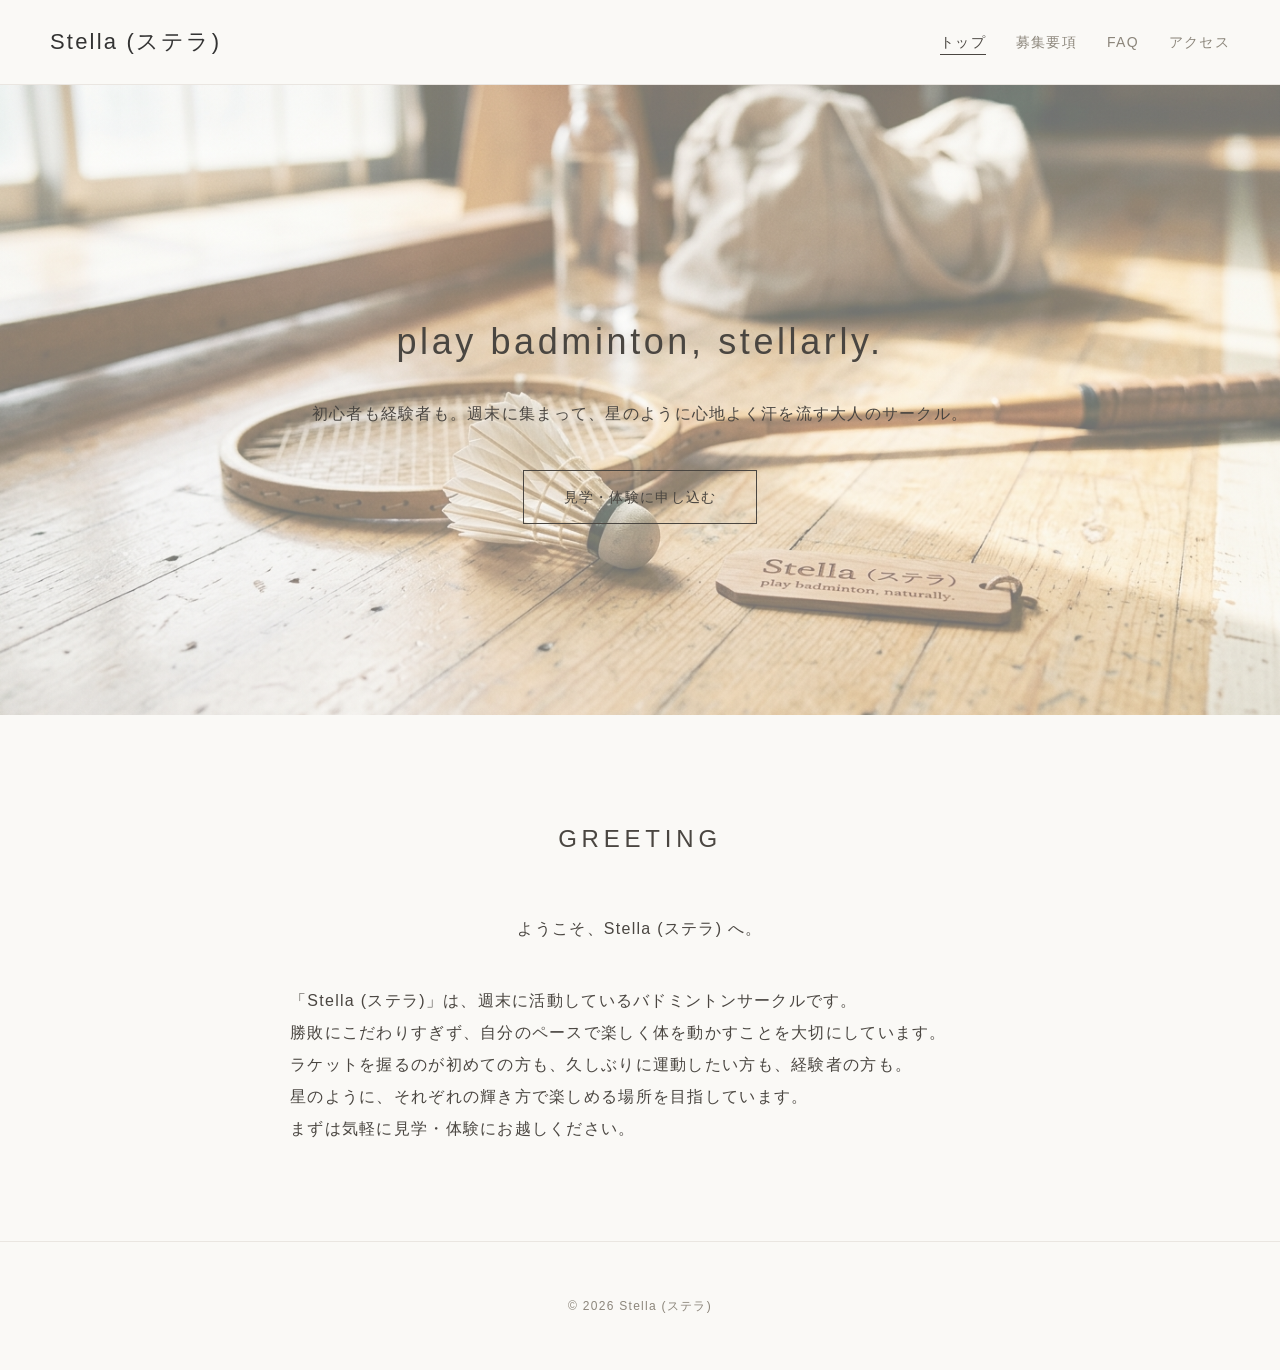
==== index.html @ 67019245 "複数ページ構成に再編し、Googleフォーム・活動写真を追加 - ヘッダー/メニュー/フッターを全ページ共通化（トップ/募集要項/FAQ/アクセス） - ヒーロー背景を badminton.jpeg " ====
<!DOCTYPE html>
<html lang="ja">
<head>
    <meta charset="UTF-8">
    <meta name="viewport" content="width=device-width, initial-scale=1.0">
    <title>Stella (ステラ) | バドミントンサークル</title>
    <link rel="stylesheet" href="style.css">
</head>
<body>
    <!-- ヘッダー -->
    <header>
        <div class="logo"><a href="index.html">Stella (ステラ)</a></div>
        <nav>
            <ul class="nav-links">
                <li><a href="index.html" class="active">トップ</a></li>
                <li><a href="recruit.html">募集要項</a></li>
                <li><a href="faq.html">FAQ</a></li>
                <li><a href="access.html">アクセス</a></li>
            </ul>
        </nav>
    </header>

    <!-- トップ（メインビジュアル） -->
    <section class="hero">
        <div class="hero-content">
            <h1>play badminton, stellarly.</h1>
            <p>初心者も経験者も。週末に集まって、星のように心地よく汗を流す大人のサークル。</p>
            <a href="recruit.html" class="btn">見学・体験に申し込む</a>
        </div>
    </section>

    <!-- あいさつ -->
    <section id="greeting" class="section">
        <h2 class="section-title">greeting</h2>
        <p class="section-desc">ようこそ、Stella (ステラ) へ。</p>
        <p>「Stella (ステラ)」は、週末に活動しているバドミントンサークルです。<br>
        勝敗にこだわりすぎず、自分のペースで楽しく体を動かすことを大切にしています。<br>
        ラケットを握るのが初めての方も、久しぶりに運動したい方も、経験者の方も。<br>
        星のように、それぞれの輝き方で楽しめる場所を目指しています。<br>
        まずは気軽に見学・体験にお越しください。</p>
    </section>

    <!-- フッター -->
    <footer>
        <p>&copy; 2026 Stella (ステラ)</p>
    </footer>

    <script src="main.js"></script>
</body>
</html>
---- style.css ----
/* 全体の設定（余白を多めに、文字を少し細く） */
body {
    font-family: 'Helvetica Neue', Arial, 'Hiragino Mincho ProN', 'Yu Mincho', serif; /* 見出しに明朝体を混ぜて雰囲気アップ */
    margin: 0;
    padding: 0;
    color: #4a4641; /* 真っ黒ではなく、少し茶色がかったチャコールグレー */
    background-color: #faf9f6; /* 優しいオフホワイトの背景 */
    line-height: 2;
    letter-spacing: 0.08em; /* 文字と文字の間隔を少し開ける */
}

html {
    scroll-behavior: smooth;
}

/* ヘッダー */
header {
    display: flex;
    justify-content: space-between;
    align-items: center;
    padding: 20px 50px;
    background-color: #faf9f6;
    border-bottom: 1px solid #eae6e1; /* 影の代わりに細い線 */
    position: sticky;
    top: 0;
    z-index: 100;
}

.logo {
    font-family: 'Helvetica Neue', sans-serif;
    font-size: 22px;
    font-weight: normal;
    letter-spacing: 0.1em;
    color: #333;
}

.logo a {
    text-decoration: none;
    color: inherit;
}

.nav-links {
    list-style: none;
    display: flex;
    gap: 30px;
    margin: 0;
    padding: 0;
}

.nav-links a {
    text-decoration: none;
    color: #8c867b;
    font-size: 14px;
    transition: color 0.3s;
    /* text-transform: uppercase; 前回の英語表記から日本語にしたので大文字化は不要 */
}

.nav-links a:hover {
    color: #4a4641;
}

/* ヒーローセクション（トップ画像） */
.hero {
    /* 画像をバドミントンのシャトルのクローズアップに変更。薄いベージュのフィルターをかける */
    background: linear-gradient(rgba(250, 249, 246, 0.45), rgba(250, 249, 246, 0.45)), url('badminton.jpeg') center/cover;
    height: 70vh;
    display: flex;
    justify-content: center;
    align-items: center;
    text-align: center;
    color: #4a4641;
}

.hero-content h1 {
    font-family: 'Helvetica Neue', sans-serif;
    font-size: 36px;
    font-weight: 300;
    letter-spacing: 0.1em;
    margin-bottom: 20px;
}

.hero-content p {
    font-size: 16px;
    margin-bottom: 40px;
}

/* ボタン（丸みをなくし、シンプルな線に） */
.btn {
    display: inline-block;
    padding: 12px 40px;
    background-color: transparent;
    color: #4a4641;
    text-decoration: none;
    font-size: 14px;
    border: 1px solid #4a4641;
    transition: all 0.3s;
    cursor: pointer;
}

.btn:hover {
    background-color: #4a4641;
    color: #faf9f6;
}

/* セクション共通 */
.section {
    padding: 80px 20px;
    max-width: 700px; /* 幅を少し狭めてシュッとさせる */
    margin: 0 auto;
}

.section-title {
    text-align: center;
    font-family: 'Helvetica Neue', sans-serif;
    font-weight: 300;
    text-transform: uppercase;
    letter-spacing: 0.2em;
    margin-bottom: 50px;
    font-size: 24px;
}

.section-desc {
    text-align: center;
    margin-bottom: 40px;
}

.bg-light {
    background-color: #f2efe9; /* 少し濃いベージュ背景 */
    max-width: 100%;
}

.bg-light .schedule-table {
    margin: 0 auto;
}

/* インフォメーションボックス */
.info-box {
    border: 1px solid #eae6e1;
    padding: 30px;
    background-color: #fff;
    font-family: sans-serif;
    font-size: 14px;
}

.info-box p {
    margin: 10px 0;
    border-bottom: 1px dashed #eae6e1;
    padding-bottom: 10px;
}

.info-box p:last-child {
    border-bottom: none;
    margin-bottom: 0;
    padding-bottom: 0;
}

.info-box strong {
    color: #8c867b;
    font-family: sans-serif; /* 英語以外の強調整表記はsans-serifで */
    display: inline-block;
    width: 80px; /* 日本語に合わせて幅を調整 */
}

/* テーブル（線を細くシンプルに） */
.schedule-table {
    width: 100%;
    max-width: 700px;
    border-collapse: collapse;
    background-color: #fff;
}

.schedule-table th, .schedule-table td {
    border: 1px solid #eae6e1;
    padding: 20px;
    text-align: left;
    font-size: 14px;
}

.schedule-table th {
    background-color: #faf9f6;
    color: #8c867b;
    font-weight: normal;
    letter-spacing: 0.1em;
}

/* フォーム */
.form-group {
    margin-bottom: 30px;
}

.form-group label {
    display: block;
    margin-bottom: 10px;
    color: #8c867b;
    font-size: 14px;
    letter-spacing: 0.1em;
}

.form-group input, .form-group select {
    width: 100%;
    padding: 15px;
    border: 1px solid #eae6e1;
    background-color: #fff;
    box-sizing: border-box;
    font-size: 16px;
    color: #4a4641;
}

.btn-submit {
    width: 100%;
    margin-top: 20px;
    background-color: #4a4641;
    color: #fff;
}

.btn-submit:hover {
    background-color: #8c867b;
    border-color: #8c867b;
}

/* Google フォーム埋め込み */
.form-embed {
    display: flex;
    justify-content: center;
}

.form-embed iframe {
    width: 100%;
    max-width: 640px;
    border: none;
}

/* ナビゲーション（複数ページ対応・折り返し可） */
.nav-links {
    flex-wrap: wrap;
}

.nav-links a.active {
    color: #4a4641;
    border-bottom: 1px solid #4a4641;
    padding-bottom: 4px;
}

/* サブ見出し・注記 */
.sub-title {
    text-align: center;
    font-family: 'Helvetica Neue', sans-serif;
    font-weight: 300;
    letter-spacing: 0.15em;
    margin: 60px 0 30px;
    font-size: 18px;
    color: #4a4641;
}

.section-note {
    text-align: center;
    font-size: 12px;
    color: #a8a196;
    margin-top: 12px;
}

.schedule-table th {
    white-space: nowrap;
}

/* YouTube・地図の埋め込み（レスポンシブ 16:9 / 4:3） */
.video-embed, .map-embed {
    position: relative;
    width: 100%;
    max-width: 700px;
    margin: 40px auto 0;
}

.video-embed {
    padding-top: 56.25%; /* 16:9 */
}

.map-embed {
    padding-top: 60%;
}

.video-embed iframe, .map-embed iframe {
    position: absolute;
    top: 0;
    left: 0;
    width: 100%;
    height: 100%;
    border: none;
}

/* FAQ アコーディオン */
.faq-list {
    max-width: 700px;
    margin: 0 auto;
}

.faq-item {
    border-bottom: 1px solid #eae6e1;
}

.faq-question {
    width: 100%;
    display: flex;
    justify-content: space-between;
    align-items: center;
    gap: 20px;
    padding: 24px 4px;
    background: none;
    border: none;
    cursor: pointer;
    text-align: left;
    font-family: inherit;
    font-size: 16px;
    color: #4a4641;
    letter-spacing: 0.05em;
}

.faq-icon {
    font-size: 22px;
    color: #8c867b;
    font-weight: 300;
    transition: transform 0.3s;
    flex-shrink: 0;
}

.faq-item.open .faq-icon {
    transform: rotate(45deg);
}

.faq-answer {
    max-height: 0;
    overflow: hidden;
    transition: max-height 0.3s ease;
}

.faq-answer p {
    margin: 0 4px 24px;
    color: #6b665e;
    font-size: 15px;
}

/* フッター */
footer {
    background-color: #faf9f6;
    color: #8c867b;
    text-align: center;
    padding: 40px 0;
    font-size: 12px;
    border-top: 1px solid #eae6e1;
}
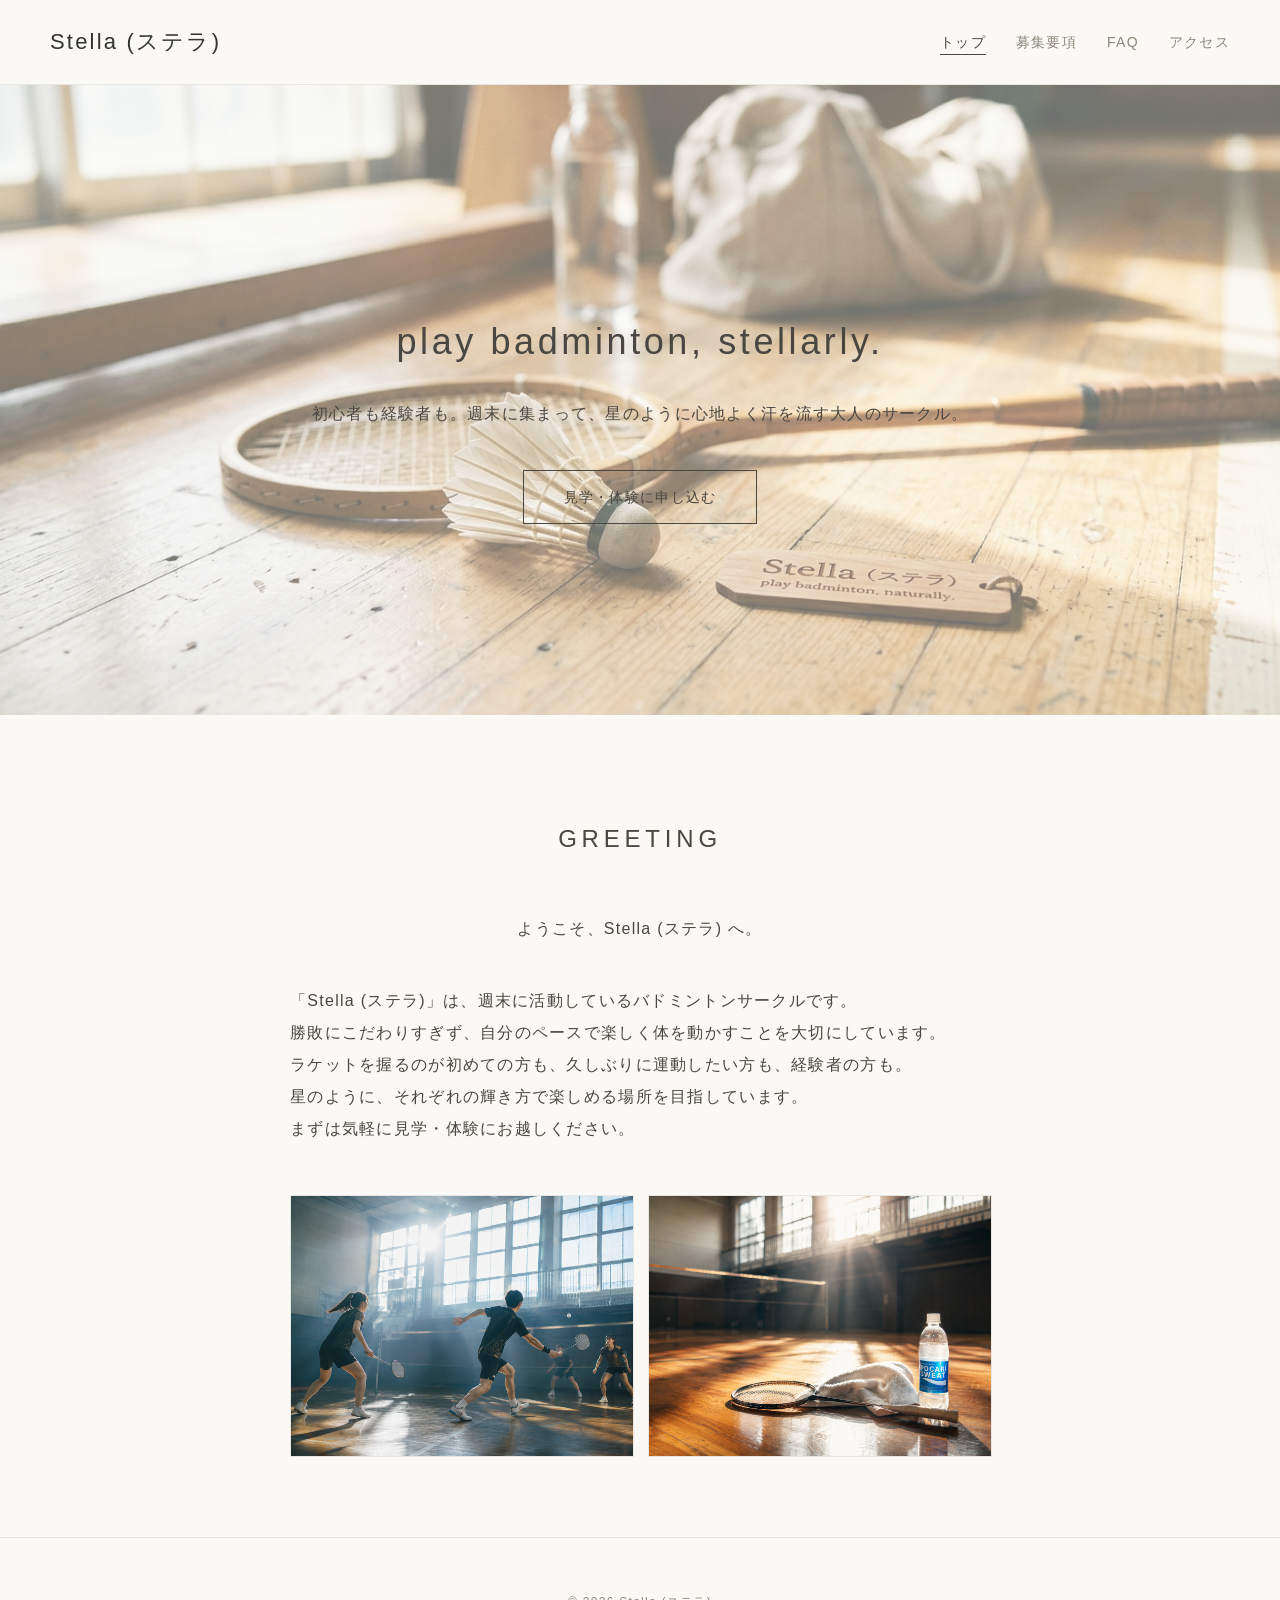
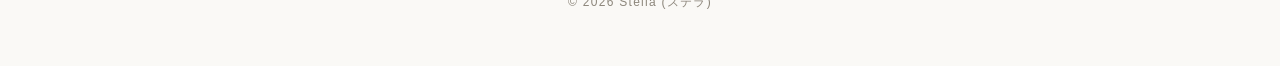
==== commit 2fb3b3ac: "トップページに活動写真ギャラリーを追加 あいさつセクション下に images/ の写真2枚をレスポンシブな 2カラムギャラリーで表示（600px以下で1カラム）。  Co-Authored-By: C" ====
--- a/index.html
+++ b/index.html
@@ -38,6 +38,11 @@
         ラケットを握るのが初めての方も、久しぶりに運動したい方も、経験者の方も。<br>
         星のように、それぞれの輝き方で楽しめる場所を目指しています。<br>
         まずは気軽に見学・体験にお越しください。</p>
+
+        <div class="photo-gallery">
+            <img src="images/56B702EB-BE83-42A6-94EB-CC91CFF42207.png" alt="ダブルスを楽しむメンバーの様子">
+            <img src="images/3A6488E3-F7E9-4621-891B-8013F30C0871.png" alt="コートに置かれたラケットとタオル、飲み物">
+        </div>
     </section>
 
     <!-- フッター -->
--- a/style.css
+++ b/style.css
@@ -228,6 +228,31 @@
     width: 100%;
     max-width: 640px;
     border: none;
+}
+
+/* 活動写真ギャラリー */
+.photo-gallery {
+    display: grid;
+    grid-template-columns: repeat(2, 1fr);
+    gap: 16px;
+    margin-top: 50px;
+}
+
+.photo-gallery img {
+    width: 100%;
+    height: 260px;
+    object-fit: cover;
+    display: block;
+    border: 1px solid #eae6e1;
+}
+
+@media (max-width: 600px) {
+    .photo-gallery {
+        grid-template-columns: 1fr;
+    }
+    .photo-gallery img {
+        height: 220px;
+    }
 }
 
 /* ナビゲーション（複数ページ対応・折り返し可） */
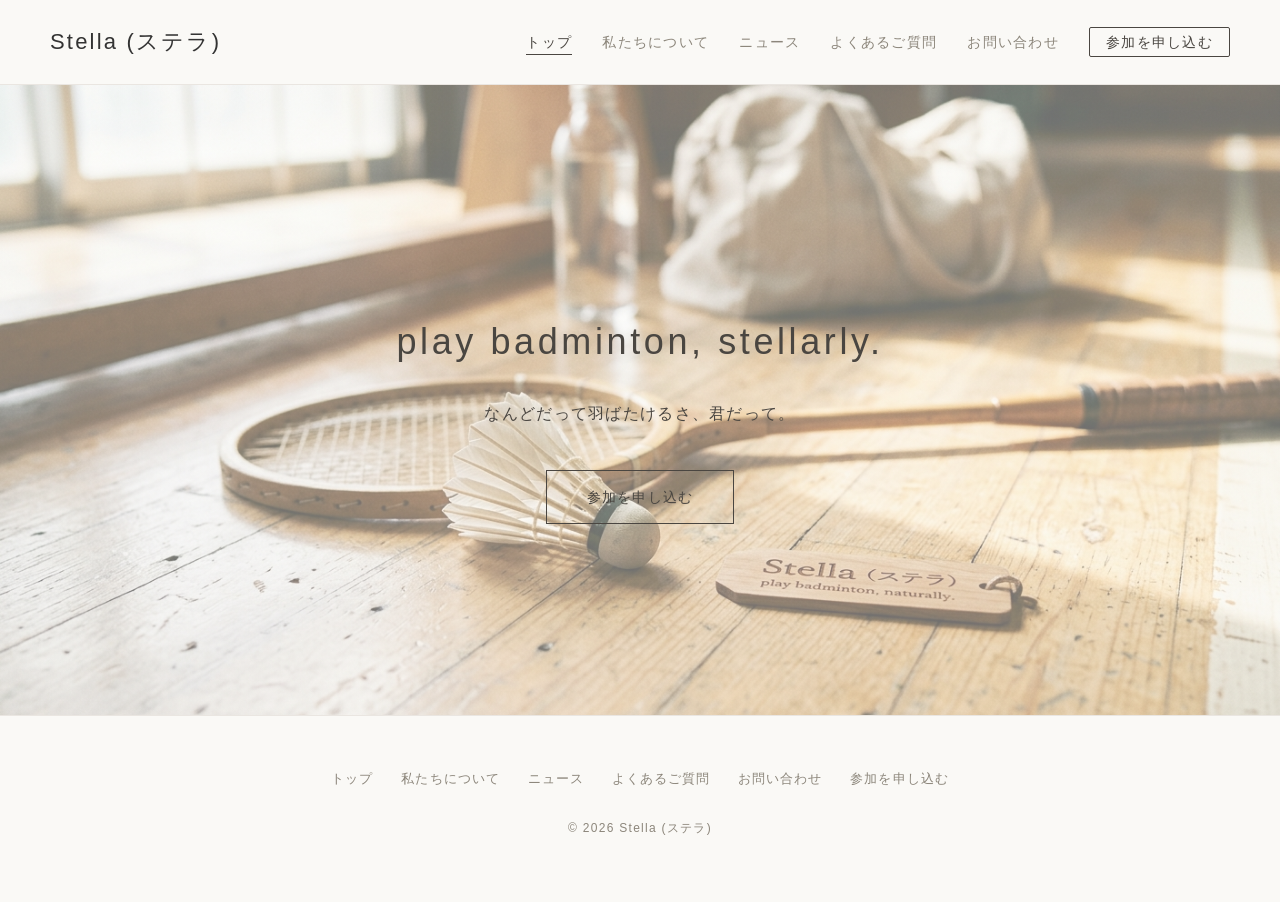
==== commit 4027e654: "トップのメッセージとよくあるご質問を更新 - トップのキャッチコピーを「なんどだって羽ばたけるさ、君だって。」に変更 - よくあるご質問を途中参加の1問に整理し、友達との参加に関する質問を追加  Co" ====
--- a/index.html
+++ b/index.html
@@ -13,9 +13,11 @@
         <nav>
             <ul class="nav-links">
                 <li><a href="index.html" class="active">トップ</a></li>
-                <li><a href="recruit.html">募集要項</a></li>
-                <li><a href="faq.html">FAQ</a></li>
-                <li><a href="access.html">アクセス</a></li>
+                <li><a href="about.html">私たちについて</a></li>
+                <li><a href="news.html">ニュース</a></li>
+                <li><a href="faq.html">よくあるご質問</a></li>
+                <li><a href="contact.html">お問い合わせ</a></li>
+                <li><a href="apply.html" class="nav-cta">参加を申し込む</a></li>
             </ul>
         </nav>
     </header>
@@ -24,29 +26,23 @@
     <section class="hero">
         <div class="hero-content">
             <h1>play badminton, stellarly.</h1>
-            <p>初心者も経験者も。週末に集まって、星のように心地よく汗を流す大人のサークル。</p>
-            <a href="recruit.html" class="btn">見学・体験に申し込む</a>
-        </div>
-    </section>
-
-    <!-- あいさつ -->
-    <section id="greeting" class="section">
-        <h2 class="section-title">greeting</h2>
-        <p class="section-desc">ようこそ、Stella (ステラ) へ。</p>
-        <p>「Stella (ステラ)」は、週末に活動しているバドミントンサークルです。<br>
-        勝敗にこだわりすぎず、自分のペースで楽しく体を動かすことを大切にしています。<br>
-        ラケットを握るのが初めての方も、久しぶりに運動したい方も、経験者の方も。<br>
-        星のように、それぞれの輝き方で楽しめる場所を目指しています。<br>
-        まずは気軽に見学・体験にお越しください。</p>
-
-        <div class="photo-gallery">
-            <img src="images/56B702EB-BE83-42A6-94EB-CC91CFF42207.png" alt="ダブルスを楽しむメンバーの様子">
-            <img src="images/3A6488E3-F7E9-4621-891B-8013F30C0871.png" alt="コートに置かれたラケットとタオル、飲み物">
+            <p>なんどだって羽ばたけるさ、君だって。</p>
+            <a href="apply.html" class="btn">参加を申し込む</a>
         </div>
     </section>
 
     <!-- フッター -->
     <footer>
+        <nav>
+            <ul class="footer-nav">
+                <li><a href="index.html">トップ</a></li>
+                <li><a href="about.html">私たちについて</a></li>
+                <li><a href="news.html">ニュース</a></li>
+                <li><a href="faq.html">よくあるご質問</a></li>
+                <li><a href="contact.html">お問い合わせ</a></li>
+                <li><a href="apply.html">参加を申し込む</a></li>
+            </ul>
+        </nav>
         <p>&copy; 2026 Stella (ステラ)</p>
     </footer>
 
--- a/style.css
+++ b/style.css
@@ -364,12 +364,83 @@
     font-size: 15px;
 }
 
+/* ニュース一覧 */
+.news-list {
+    list-style: none;
+    max-width: 700px;
+    margin: 0 auto;
+    padding: 0;
+}
+
+.news-item {
+    display: flex;
+    gap: 24px;
+    padding: 24px 4px;
+    border-bottom: 1px solid #eae6e1;
+    font-size: 15px;
+}
+
+.news-date {
+    color: #8c867b;
+    font-family: 'Helvetica Neue', sans-serif;
+    letter-spacing: 0.06em;
+    white-space: nowrap;
+    flex-shrink: 0;
+}
+
+.news-body {
+    color: #4a4641;
+}
+
+@media (max-width: 600px) {
+    .news-item {
+        flex-direction: column;
+        gap: 6px;
+    }
+}
+
+/* ヘッダーの「参加を申し込む」CTA */
+.nav-links a.nav-cta {
+    color: #4a4641;
+    border: 1px solid #4a4641;
+    padding: 6px 16px;
+    border-radius: 2px;
+    transition: all 0.3s;
+}
+
+.nav-links a.nav-cta:hover {
+    background-color: #4a4641;
+    color: #faf9f6;
+}
+
 /* フッター */
 footer {
     background-color: #faf9f6;
     color: #8c867b;
     text-align: center;
-    padding: 40px 0;
+    padding: 50px 20px;
     font-size: 12px;
     border-top: 1px solid #eae6e1;
+}
+
+.footer-nav {
+    list-style: none;
+    display: flex;
+    flex-wrap: wrap;
+    justify-content: center;
+    gap: 12px 28px;
+    margin: 0 0 24px;
+    padding: 0;
+}
+
+.footer-nav a {
+    text-decoration: none;
+    color: #8c867b;
+    font-size: 13px;
+    letter-spacing: 0.08em;
+    transition: color 0.3s;
+}
+
+.footer-nav a:hover {
+    color: #4a4641;
 }
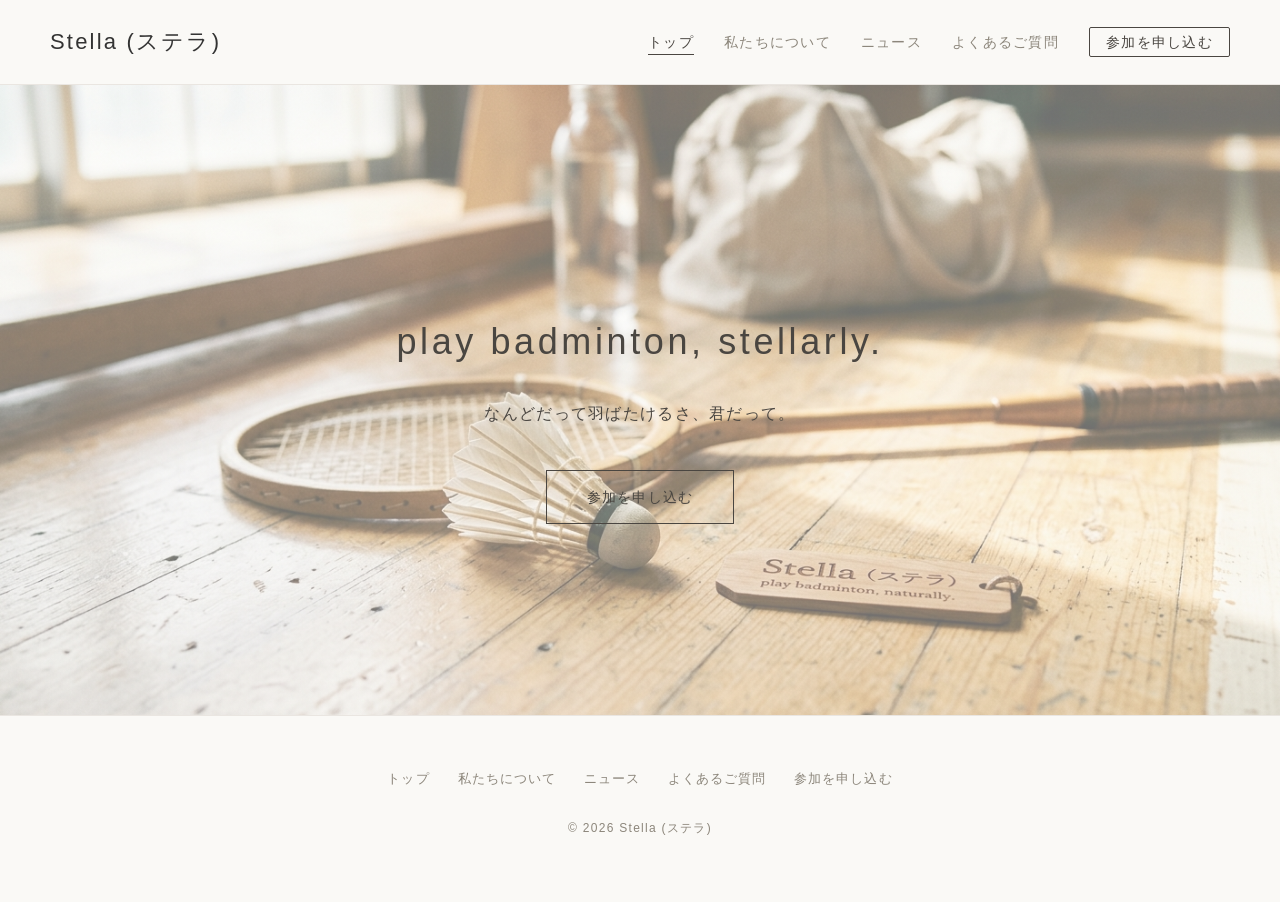
==== commit 6bf51ce1: "ニュースを1件に整理しお問い合わせページを削除 - ニュースを「Webページを公開しました。」(2026.08.15) の1件のみに - お問い合わせページ(contact.html)を削除し、全ペー" ====
--- a/index.html
+++ b/index.html
@@ -16,7 +16,6 @@
                 <li><a href="about.html">私たちについて</a></li>
                 <li><a href="news.html">ニュース</a></li>
                 <li><a href="faq.html">よくあるご質問</a></li>
-                <li><a href="contact.html">お問い合わせ</a></li>
                 <li><a href="apply.html" class="nav-cta">参加を申し込む</a></li>
             </ul>
         </nav>
@@ -39,7 +38,6 @@
                 <li><a href="about.html">私たちについて</a></li>
                 <li><a href="news.html">ニュース</a></li>
                 <li><a href="faq.html">よくあるご質問</a></li>
-                <li><a href="contact.html">お問い合わせ</a></li>
                 <li><a href="apply.html">参加を申し込む</a></li>
             </ul>
         </nav>
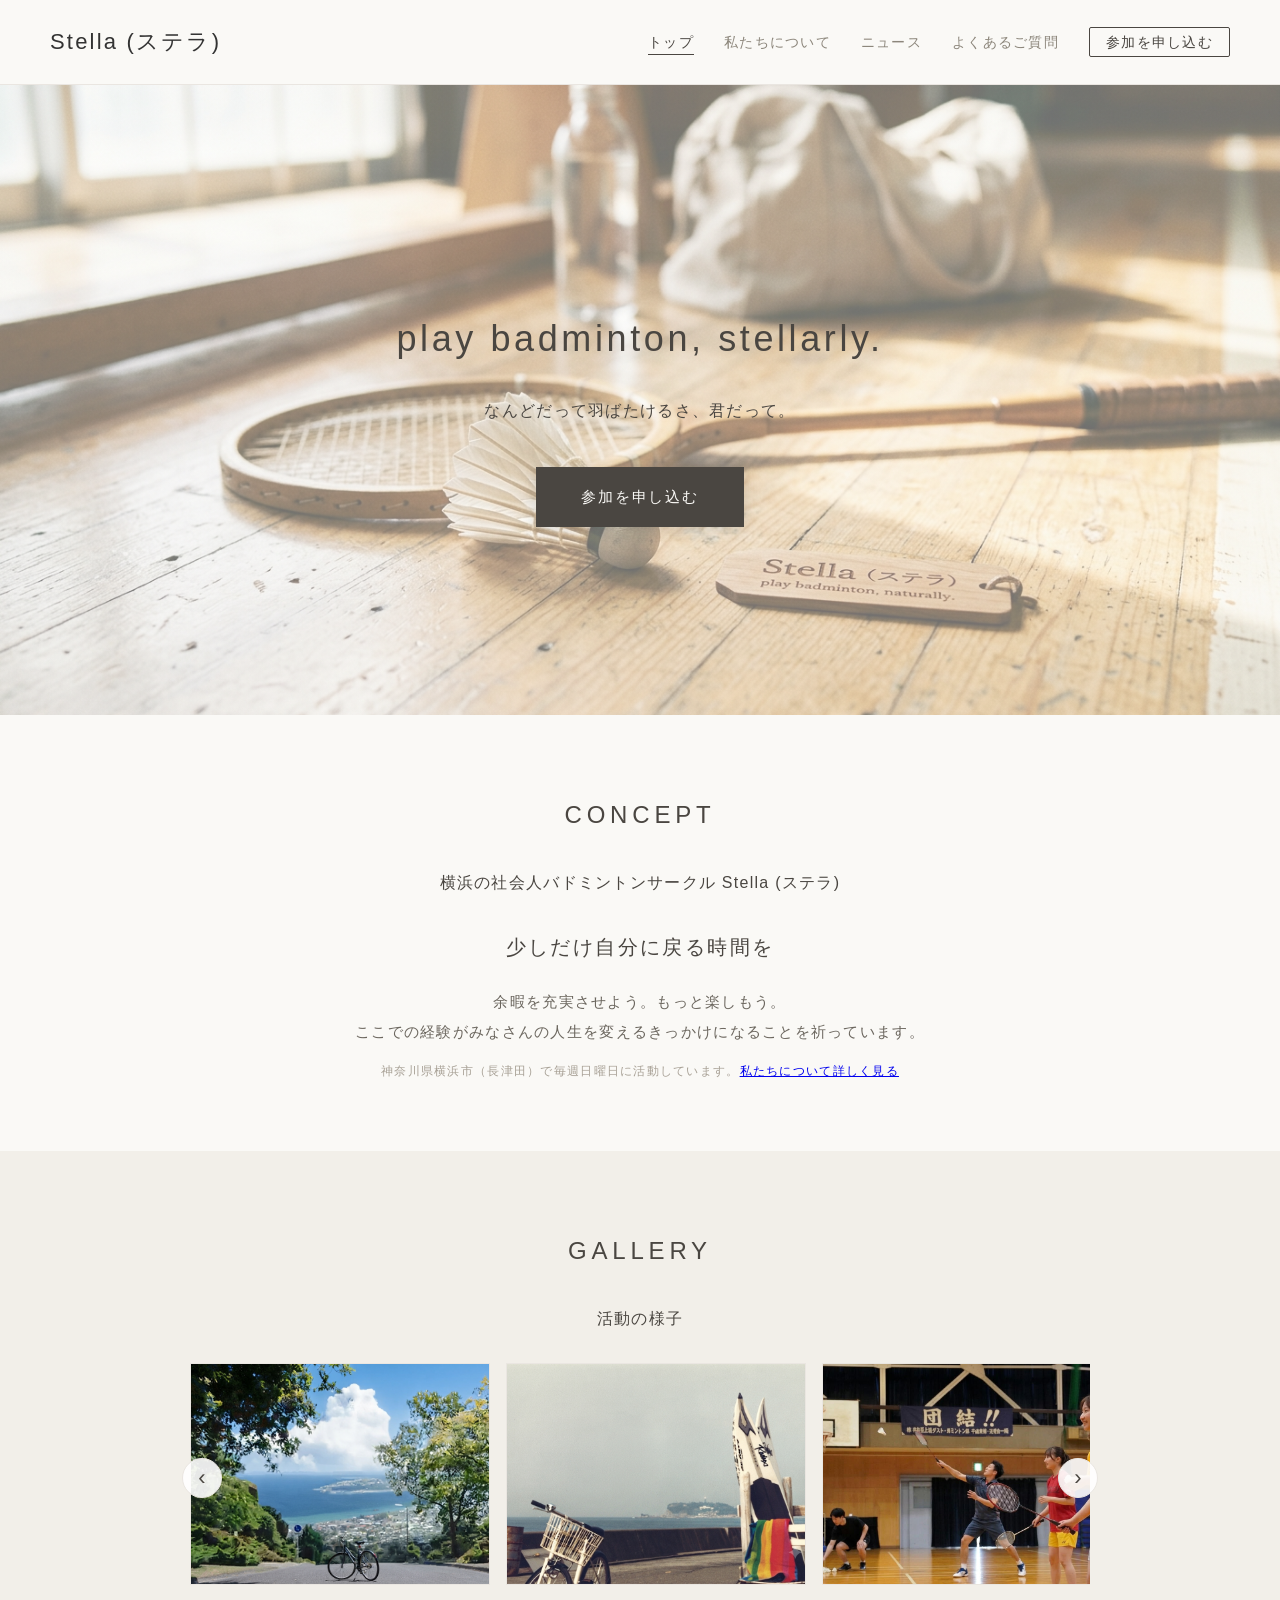
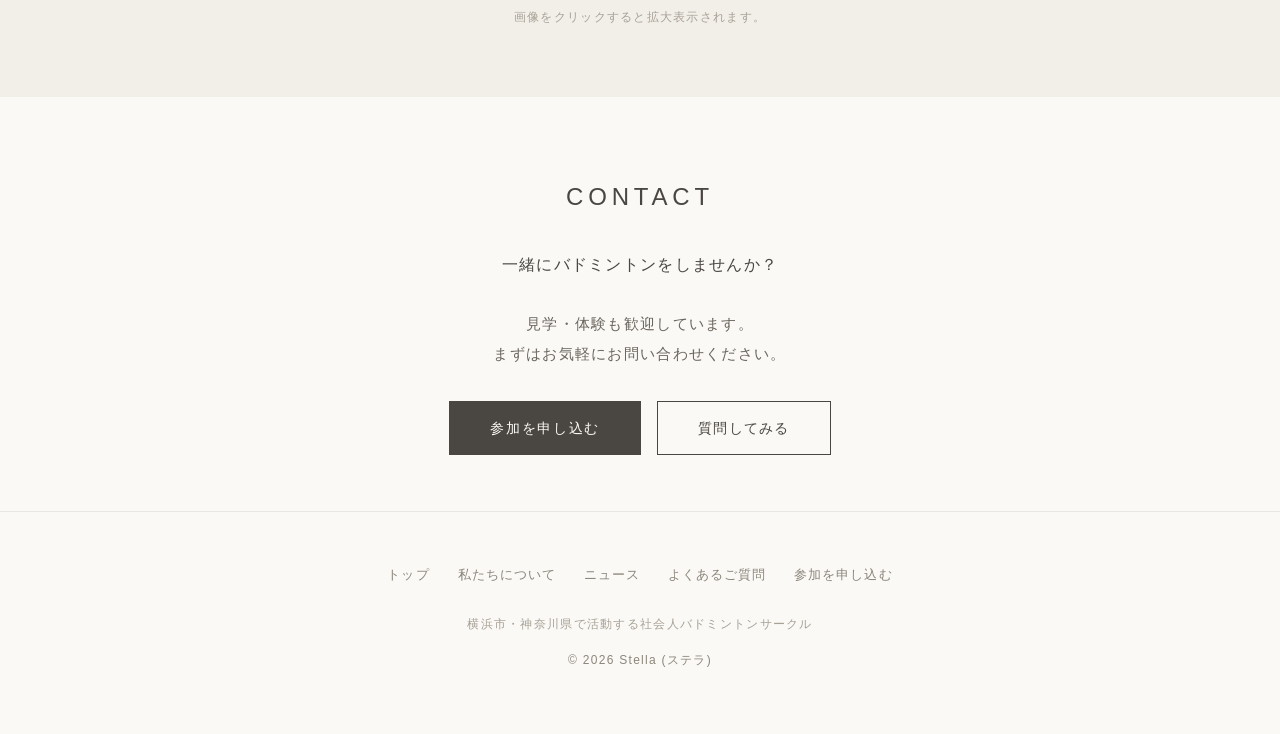
==== commit f05a5270: "トップ充実・余白調整・SEO対策とコンテンツ修正 - トップにコンセプト文、ギャラリー(カルーセル+拡大表示)、問い合わせ導線を追加 - ヒーローの申し込みボタンを塗りつぶしにして視認性を向上 - ア" ====
--- a/index.html
+++ b/index.html
@@ -3,13 +3,38 @@
 <head>
     <meta charset="UTF-8">
     <meta name="viewport" content="width=device-width, initial-scale=1.0">
-    <title>Stella (ステラ) | バドミントンサークル</title>
+    <meta name="google-site-verification" content="PTTEZDJO3YwJawEKVb52B5Cx1qwniRlDserinzVov4s" />
+    <title>横浜の社会人バドミントンサークル Stella (ステラ) | 神奈川・長津田</title>
+    <meta name="description" content="Stella (ステラ) は横浜市（神奈川県）長津田で週末に活動している社会人バドミントンサークルです。20〜30代・中級者中心のメンバーで、毎週日曜に長津田小学校の体育館で練習しています。メンバー募集中。">
+    <link rel="canonical" href="https://stella-badminton.netlify.app/">
     <link rel="stylesheet" href="style.css">
+    <script type="application/ld+json">
+    {
+      "@context": "https://schema.org",
+      "@type": "SportsClub",
+      "name": "Stella (ステラ)",
+      "description": "横浜市長津田で活動する社会人バドミントンサークル",
+      "sport": "バドミントン",
+      "url": "https://stella-badminton.netlify.app/",
+      "areaServed": "横浜市, 神奈川県",
+      "address": {
+        "@type": "PostalAddress",
+        "addressLocality": "横浜市緑区長津田",
+        "addressRegion": "神奈川県",
+        "addressCountry": "JP"
+      },
+      "location": {
+        "@type": "Place",
+        "name": "横浜市立長津田小学校"
+      }
+    }
+    </script>
 </head>
 <body>
     <!-- ヘッダー -->
     <header>
         <div class="logo"><a href="index.html">Stella (ステラ)</a></div>
+        <button class="nav-toggle" type="button" aria-label="メニューを開閉" aria-expanded="false"><span></span><span></span><span></span></button>
         <nav>
             <ul class="nav-links">
                 <li><a href="index.html" class="active">トップ</a></li>
@@ -26,7 +51,56 @@
         <div class="hero-content">
             <h1>play badminton, stellarly.</h1>
             <p>なんどだって羽ばたけるさ、君だって。</p>
-            <a href="apply.html" class="btn">参加を申し込む</a>
+            <a href="apply.html" class="btn btn-primary">参加を申し込む</a>
+        </div>
+    </section>
+
+    <!-- コンセプト -->
+    <section class="section section-narrow">
+        <h2 class="section-title">concept</h2>
+        <p class="section-desc">横浜の社会人バドミントンサークル Stella (ステラ)</p>
+        <p class="lead">
+            少しだけ自分に戻る時間を
+        </p>
+        <p class="lead-text">
+            余暇を充実させよう。もっと楽しもう。<br>
+            ここでの経験がみなさんの人生を変えるきっかけになることを祈っています。
+        </p>
+        <p class="section-note">
+            神奈川県横浜市（長津田）で毎週日曜日に活動しています。<a href="about.html">私たちについて詳しく見る</a>
+        </p>
+    </section>
+
+    <!-- ギャラリー -->
+    <section class="section bg-light">
+        <h2 class="section-title">gallery</h2>
+        <p class="section-desc">活動の様子</p>
+
+        <div class="carousel">
+            <button class="carousel-arrow prev" type="button" aria-label="前へ">&#8249;</button>
+            <div class="carousel-track">
+                <button class="carousel-item" type="button" data-full="images/gallery-1.png"><img src="images/gallery-1.png" alt="横浜のバドミントンサークル Stella の活動風景 1" loading="lazy"></button>
+                <button class="carousel-item" type="button" data-full="images/gallery-2.png"><img src="images/gallery-2.png" alt="横浜のバドミントンサークル Stella の活動風景 2" loading="lazy"></button>
+                <button class="carousel-item" type="button" data-full="images/gallery-3.jpg"><img src="images/gallery-3.jpg" alt="横浜のバドミントンサークル Stella の活動風景 3" loading="lazy"></button>
+                <button class="carousel-item" type="button" data-full="images/gallery-4.png"><img src="images/gallery-4.png" alt="ダブルスを楽しむメンバーの様子" loading="lazy"></button>
+                <button class="carousel-item" type="button" data-full="images/gallery-5.png"><img src="images/gallery-5.png" alt="コートに置かれたラケットとタオル、飲み物" loading="lazy"></button>
+            </div>
+            <button class="carousel-arrow next" type="button" aria-label="次へ">&#8250;</button>
+        </div>
+        <p class="section-note">画像をクリックすると拡大表示されます。</p>
+    </section>
+
+    <!-- 問い合わせ・申し込みへの誘導 -->
+    <section class="section section-narrow">
+        <h2 class="section-title">contact</h2>
+        <p class="section-desc">一緒にバドミントンをしませんか？</p>
+        <p class="lead-text">
+            見学・体験も歓迎しています。<br>
+            まずはお気軽にお問い合わせください。
+        </p>
+        <div class="cta-group">
+            <a href="apply.html" class="btn btn-primary">参加を申し込む</a>
+            <a href="apply.html#question" class="btn">質問してみる</a>
         </div>
     </section>
 
@@ -41,8 +115,15 @@
                 <li><a href="apply.html">参加を申し込む</a></li>
             </ul>
         </nav>
+        <p class="footer-note">横浜市・神奈川県で活動する社会人バドミントンサークル</p>
         <p>&copy; 2026 Stella (ステラ)</p>
     </footer>
+
+    <!-- 画像拡大表示 -->
+    <div class="lightbox" id="lightbox" hidden>
+        <button class="lightbox-close" type="button" aria-label="閉じる">&times;</button>
+        <img src="" alt="">
+    </div>
 
     <script src="main.js"></script>
 </body>
--- a/style.css
+++ b/style.css
@@ -104,7 +104,7 @@
 
 /* セクション共通 */
 .section {
-    padding: 80px 20px;
+    padding: 56px 20px;
     max-width: 700px; /* 幅を少し狭めてシュッとさせる */
     margin: 0 auto;
 }
@@ -115,13 +115,13 @@
     font-weight: 300;
     text-transform: uppercase;
     letter-spacing: 0.2em;
-    margin-bottom: 50px;
+    margin-bottom: 28px;
     font-size: 24px;
 }
 
 .section-desc {
     text-align: center;
-    margin-bottom: 40px;
+    margin-bottom: 28px;
 }
 
 .bg-light {
@@ -235,7 +235,7 @@
     display: grid;
     grid-template-columns: repeat(2, 1fr);
     gap: 16px;
-    margin-top: 50px;
+    margin-top: 32px;
 }
 
 .photo-gallery img {
@@ -272,7 +272,7 @@
     font-family: 'Helvetica Neue', sans-serif;
     font-weight: 300;
     letter-spacing: 0.15em;
-    margin: 60px 0 30px;
+    margin: 44px 0 24px;
     font-size: 18px;
     color: #4a4641;
 }
@@ -293,7 +293,7 @@
     position: relative;
     width: 100%;
     max-width: 700px;
-    margin: 40px auto 0;
+    margin: 24px auto 0;
 }
 
 .video-embed {
@@ -399,6 +399,103 @@
     }
 }
 
+/* ハンバーガーメニュー（トグルボタン） */
+.nav-toggle {
+    display: none;
+    flex-direction: column;
+    justify-content: center;
+    gap: 5px;
+    width: 32px;
+    height: 32px;
+    padding: 0;
+    background: none;
+    border: none;
+    cursor: pointer;
+}
+
+.nav-toggle span {
+    display: block;
+    width: 24px;
+    height: 1.5px;
+    background-color: #4a4641;
+    transition: transform 0.3s, opacity 0.3s;
+}
+
+.nav-toggle.open span:nth-child(1) {
+    transform: translateY(6.5px) rotate(45deg);
+}
+
+.nav-toggle.open span:nth-child(2) {
+    opacity: 0;
+}
+
+.nav-toggle.open span:nth-child(3) {
+    transform: translateY(-6.5px) rotate(-45deg);
+}
+
+@media (max-width: 768px) {
+    header {
+        padding: 16px 20px;
+        position: relative;
+        justify-content: flex-start;
+    }
+
+    .nav-toggle {
+        display: flex;
+        margin-left: auto;
+    }
+
+    header > nav {
+        position: static;
+    }
+
+    .nav-links {
+        display: none;
+        position: absolute;
+        top: 100%;
+        left: 0;
+        right: 0;
+        flex-direction: column;
+        gap: 0;
+        background-color: #faf9f6;
+        border-bottom: 1px solid #eae6e1;
+        padding: 8px 0;
+        z-index: 100;
+    }
+
+    .nav-links.open {
+        display: flex;
+    }
+
+    .nav-links li {
+        width: 100%;
+    }
+
+    .nav-links a {
+        display: block;
+        padding: 14px 24px;
+        font-size: 15px;
+    }
+
+    .nav-links a.active {
+        border-bottom: none;
+        padding-bottom: 14px;
+        color: #4a4641;
+    }
+
+    /* モバイルではCTAも通常のリンク表示に揃える */
+    .nav-links a.nav-cta {
+        border: none;
+        border-radius: 0;
+        padding: 14px 24px;
+    }
+
+    .nav-links a.nav-cta:hover {
+        background-color: transparent;
+        color: #4a4641;
+    }
+}
+
 /* ヘッダーの「参加を申し込む」CTA */
 .nav-links a.nav-cta {
     color: #4a4641;
@@ -443,4 +540,254 @@
 
 .footer-nav a:hover {
     color: #4a4641;
-}+}
+
+/* ===== トップページ用 ===== */
+
+/* アンカーリンクがヘッダーに隠れないように */
+[id] {
+    scroll-margin-top: 90px;
+}
+
+.section-narrow {
+    max-width: 640px;
+}
+
+.lead {
+    text-align: center;
+    font-size: 20px;
+    letter-spacing: 0.12em;
+    margin: 0 0 20px;
+}
+
+.lead-text {
+    text-align: center;
+    font-size: 15px;
+    color: #6b665e;
+    margin: 0;
+}
+
+/* 塗りつぶしボタン（メインの導線） */
+.btn-primary {
+    background-color: #4a4641;
+    color: #faf9f6;
+    border-color: #4a4641;
+    letter-spacing: 0.12em;
+}
+
+.btn-primary:hover {
+    background-color: #8c867b;
+    border-color: #8c867b;
+    color: #fff;
+}
+
+.hero-content .btn-primary {
+    padding: 14px 44px;
+    font-size: 15px;
+    box-shadow: 0 2px 12px rgba(74, 70, 65, 0.18);
+}
+
+.cta-group {
+    display: flex;
+    justify-content: center;
+    flex-wrap: wrap;
+    gap: 16px;
+    margin-top: 32px;
+}
+
+/* ギャラリー（カルーセル） */
+.carousel {
+    position: relative;
+    max-width: 900px;
+    margin: 0 auto;
+}
+
+.carousel-track {
+    display: flex;
+    gap: 16px;
+    overflow-x: auto;
+    scroll-snap-type: x mandatory;
+    scroll-behavior: smooth;
+    padding-bottom: 8px;
+    -webkit-overflow-scrolling: touch;
+}
+
+.carousel-track::-webkit-scrollbar {
+    height: 6px;
+}
+
+.carousel-track::-webkit-scrollbar-thumb {
+    background-color: #ddd7cf;
+    border-radius: 3px;
+}
+
+.carousel-item {
+    flex: 0 0 auto;
+    width: 300px;
+    padding: 0;
+    border: 1px solid #eae6e1;
+    background: none;
+    cursor: zoom-in;
+    scroll-snap-align: center;
+}
+
+.carousel-item img {
+    display: block;
+    width: 100%;
+    height: 220px;
+    object-fit: cover;
+}
+
+.carousel-arrow {
+    position: absolute;
+    top: 50%;
+    transform: translateY(-50%);
+    width: 40px;
+    height: 40px;
+    border: 1px solid #eae6e1;
+    border-radius: 50%;
+    background-color: rgba(255, 255, 255, 0.9);
+    color: #4a4641;
+    font-size: 22px;
+    line-height: 1;
+    cursor: pointer;
+    z-index: 2;
+}
+
+.carousel-arrow:hover {
+    background-color: #fff;
+}
+
+.carousel-arrow.prev { left: -8px; }
+.carousel-arrow.next { right: -8px; }
+
+@media (max-width: 600px) {
+    .carousel-item {
+        width: 78vw;
+    }
+    .carousel-item img {
+        height: 200px;
+    }
+    .carousel-arrow {
+        display: none;
+    }
+}
+
+/* 画像の拡大表示 */
+.lightbox {
+    position: fixed;
+    inset: 0;
+    background-color: rgba(40, 38, 35, 0.88);
+    display: flex;
+    align-items: center;
+    justify-content: center;
+    padding: 24px;
+    z-index: 200;
+}
+
+.lightbox[hidden] {
+    display: none;
+}
+
+.lightbox img {
+    max-width: 100%;
+    max-height: 100%;
+    object-fit: contain;
+}
+
+.lightbox-close {
+    position: absolute;
+    top: 16px;
+    right: 20px;
+    background: none;
+    border: none;
+    color: #faf9f6;
+    font-size: 36px;
+    line-height: 1;
+    cursor: pointer;
+}
+
+/* 当日の流れ */
+.flow-list {
+    list-style: none;
+    max-width: 420px;
+    margin: 0 auto;
+    padding: 0;
+}
+
+.flow-list li {
+    display: flex;
+    justify-content: space-between;
+    align-items: center;
+    gap: 16px;
+    background-color: #fff;
+    border: 1px solid #eae6e1;
+    padding: 14px 22px;
+    font-size: 15px;
+}
+
+.flow-list li + li {
+    margin-top: 34px;
+    position: relative;
+}
+
+.flow-list li + li::before {
+    content: "↓";
+    position: absolute;
+    top: -30px;
+    left: 50%;
+    transform: translateX(-50%);
+    color: #b3aca0;
+    font-size: 16px;
+    line-height: 1;
+}
+
+.flow-time {
+    color: #8c867b;
+    font-size: 13px;
+    white-space: nowrap;
+}
+
+/* 切替タブ（ページ内移動） */
+.tab-nav {
+    display: flex;
+    justify-content: center;
+    gap: 8px;
+    margin-bottom: 8px;
+    border-bottom: 1px solid #eae6e1;
+}
+
+.tab-link {
+    padding: 12px 24px;
+    text-decoration: none;
+    color: #8c867b;
+    font-size: 14px;
+    letter-spacing: 0.08em;
+    border-bottom: 2px solid transparent;
+    margin-bottom: -1px;
+    transition: color 0.3s, border-color 0.3s;
+}
+
+.tab-link:hover {
+    color: #4a4641;
+}
+
+.tab-link.active {
+    color: #4a4641;
+    border-bottom-color: #4a4641;
+}
+
+.footer-note {
+    margin: 0 0 8px;
+    font-size: 12px;
+    color: #a8a196;
+}
+
+@media (max-width: 600px) {
+    .section {
+        padding: 44px 20px;
+    }
+    .lead {
+        font-size: 18px;
+    }
+}
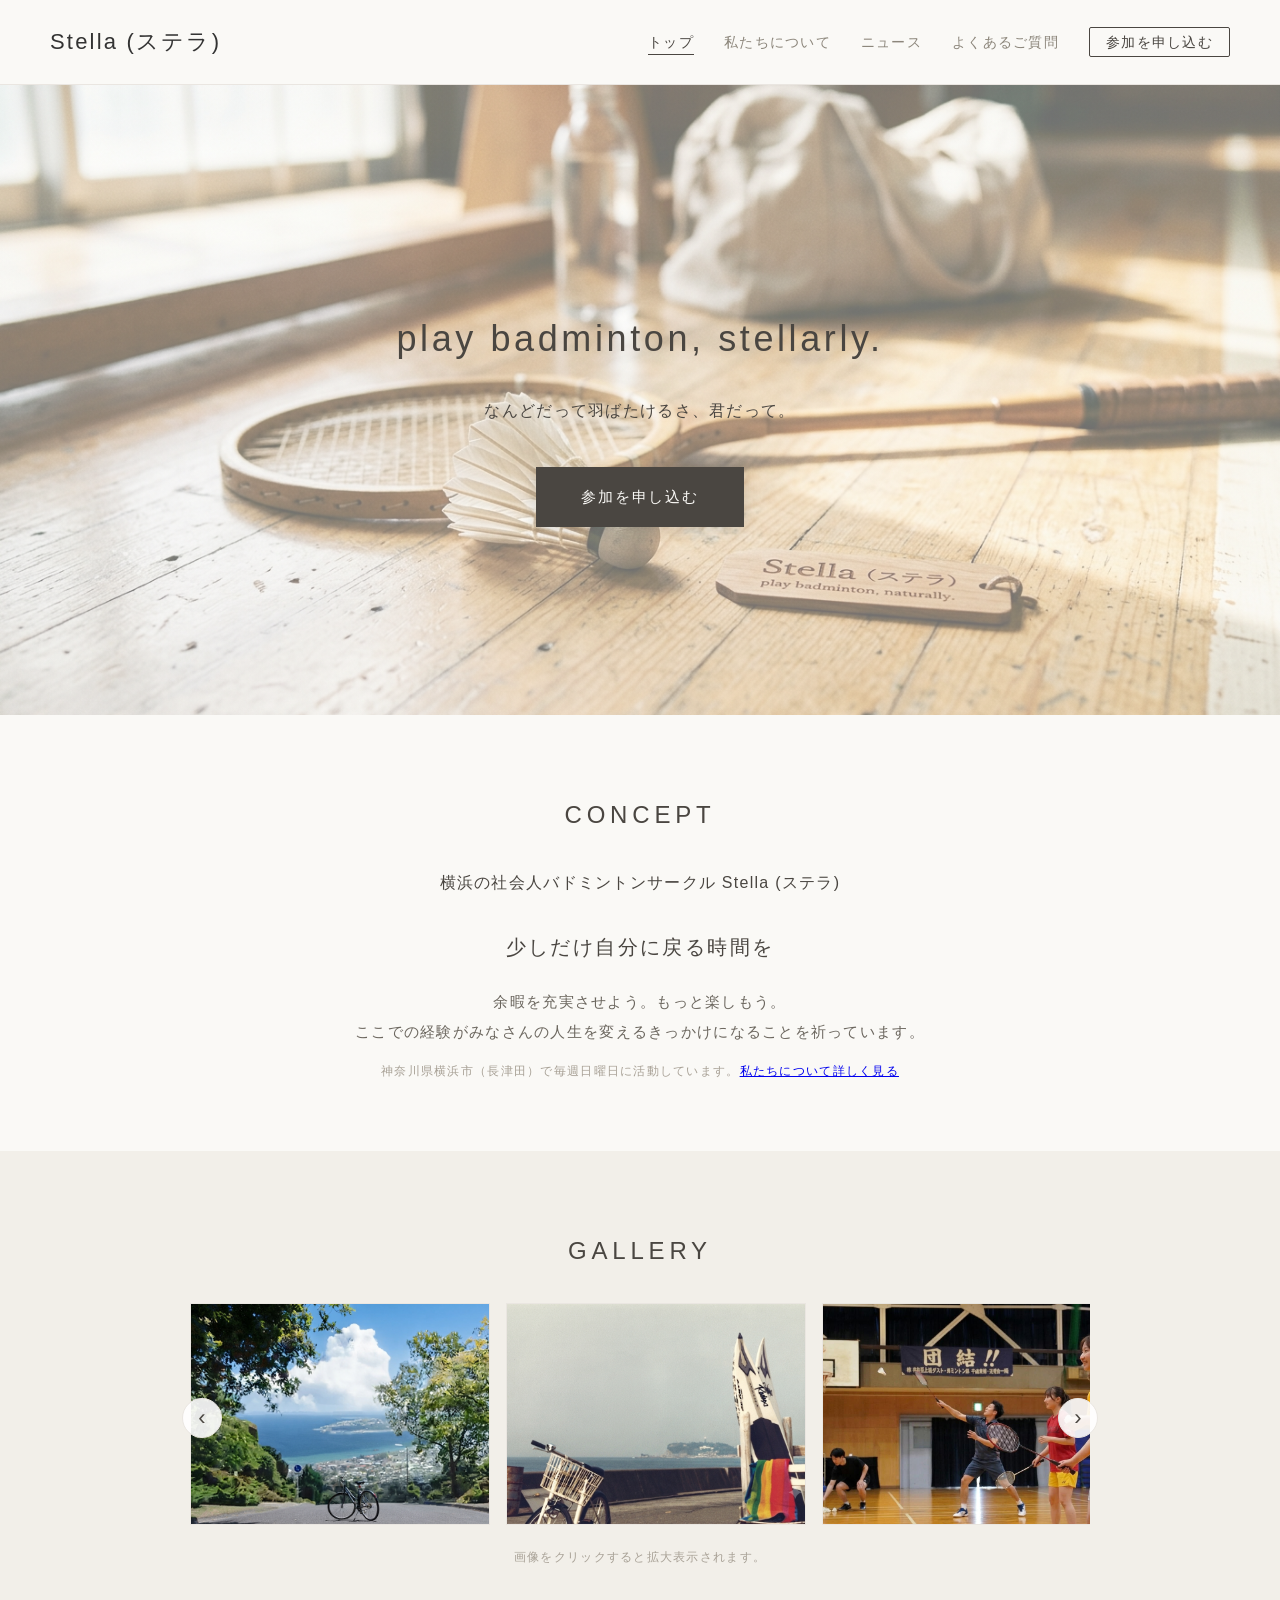
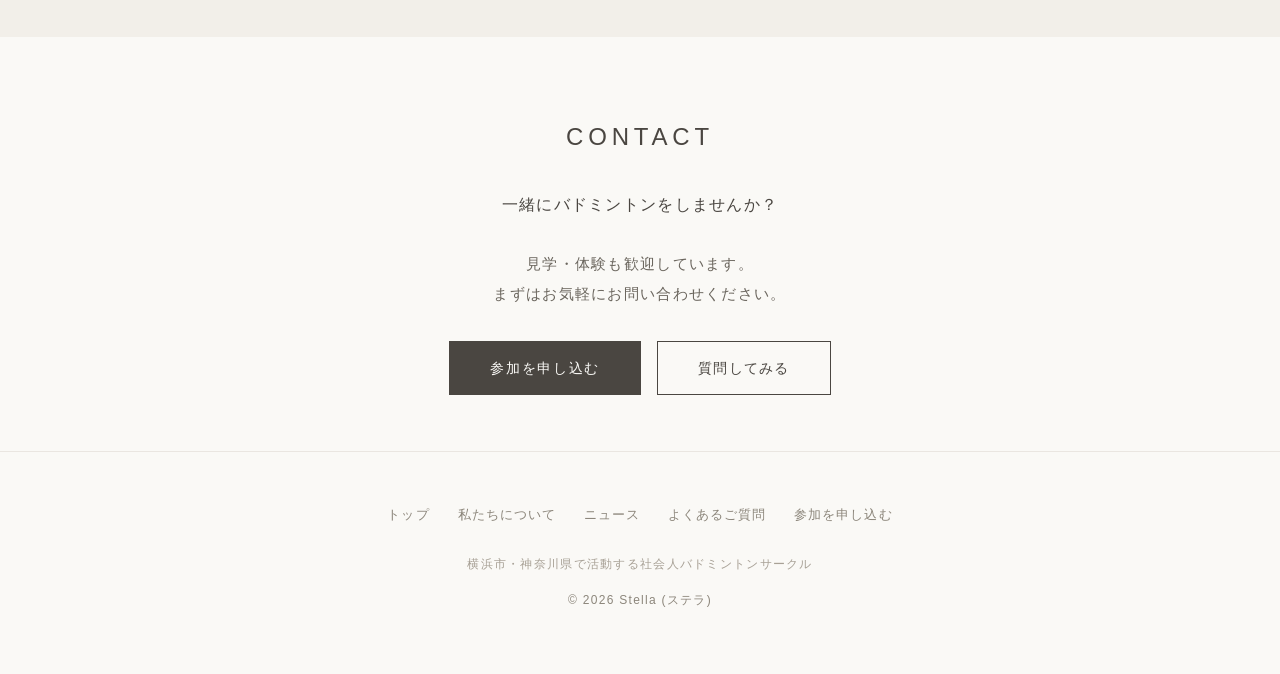
==== commit f4dc32ea: "About Usの写真ギャラリーを削除しトップのギャラリー見出しを整理 - カルーセルと重複するAbout Usの写真2枚を削除 - トップのギャラリーから「活動の様子」の見出しを削除し、画像のalt" ====
--- a/index.html
+++ b/index.html
@@ -74,16 +74,14 @@
     <!-- ギャラリー -->
     <section class="section bg-light">
         <h2 class="section-title">gallery</h2>
-        <p class="section-desc">活動の様子</p>
-
         <div class="carousel">
             <button class="carousel-arrow prev" type="button" aria-label="前へ">&#8249;</button>
             <div class="carousel-track">
-                <button class="carousel-item" type="button" data-full="images/gallery-1.png"><img src="images/gallery-1.png" alt="横浜のバドミントンサークル Stella の活動風景 1" loading="lazy"></button>
-                <button class="carousel-item" type="button" data-full="images/gallery-2.png"><img src="images/gallery-2.png" alt="横浜のバドミントンサークル Stella の活動風景 2" loading="lazy"></button>
-                <button class="carousel-item" type="button" data-full="images/gallery-3.jpg"><img src="images/gallery-3.jpg" alt="横浜のバドミントンサークル Stella の活動風景 3" loading="lazy"></button>
-                <button class="carousel-item" type="button" data-full="images/gallery-4.png"><img src="images/gallery-4.png" alt="ダブルスを楽しむメンバーの様子" loading="lazy"></button>
-                <button class="carousel-item" type="button" data-full="images/gallery-5.png"><img src="images/gallery-5.png" alt="コートに置かれたラケットとタオル、飲み物" loading="lazy"></button>
+                <button class="carousel-item" type="button" data-full="images/gallery-1.png"><img src="images/gallery-1.png" alt="Stella (ステラ) のギャラリー写真 1" loading="lazy"></button>
+                <button class="carousel-item" type="button" data-full="images/gallery-2.png"><img src="images/gallery-2.png" alt="Stella (ステラ) のギャラリー写真 2" loading="lazy"></button>
+                <button class="carousel-item" type="button" data-full="images/gallery-3.jpg"><img src="images/gallery-3.jpg" alt="Stella (ステラ) のギャラリー写真 3" loading="lazy"></button>
+                <button class="carousel-item" type="button" data-full="images/gallery-4.png"><img src="images/gallery-4.png" alt="Stella (ステラ) のギャラリー写真 4" loading="lazy"></button>
+                <button class="carousel-item" type="button" data-full="images/gallery-5.png"><img src="images/gallery-5.png" alt="Stella (ステラ) のギャラリー写真 5" loading="lazy"></button>
             </div>
             <button class="carousel-arrow next" type="button" aria-label="次へ">&#8250;</button>
         </div>
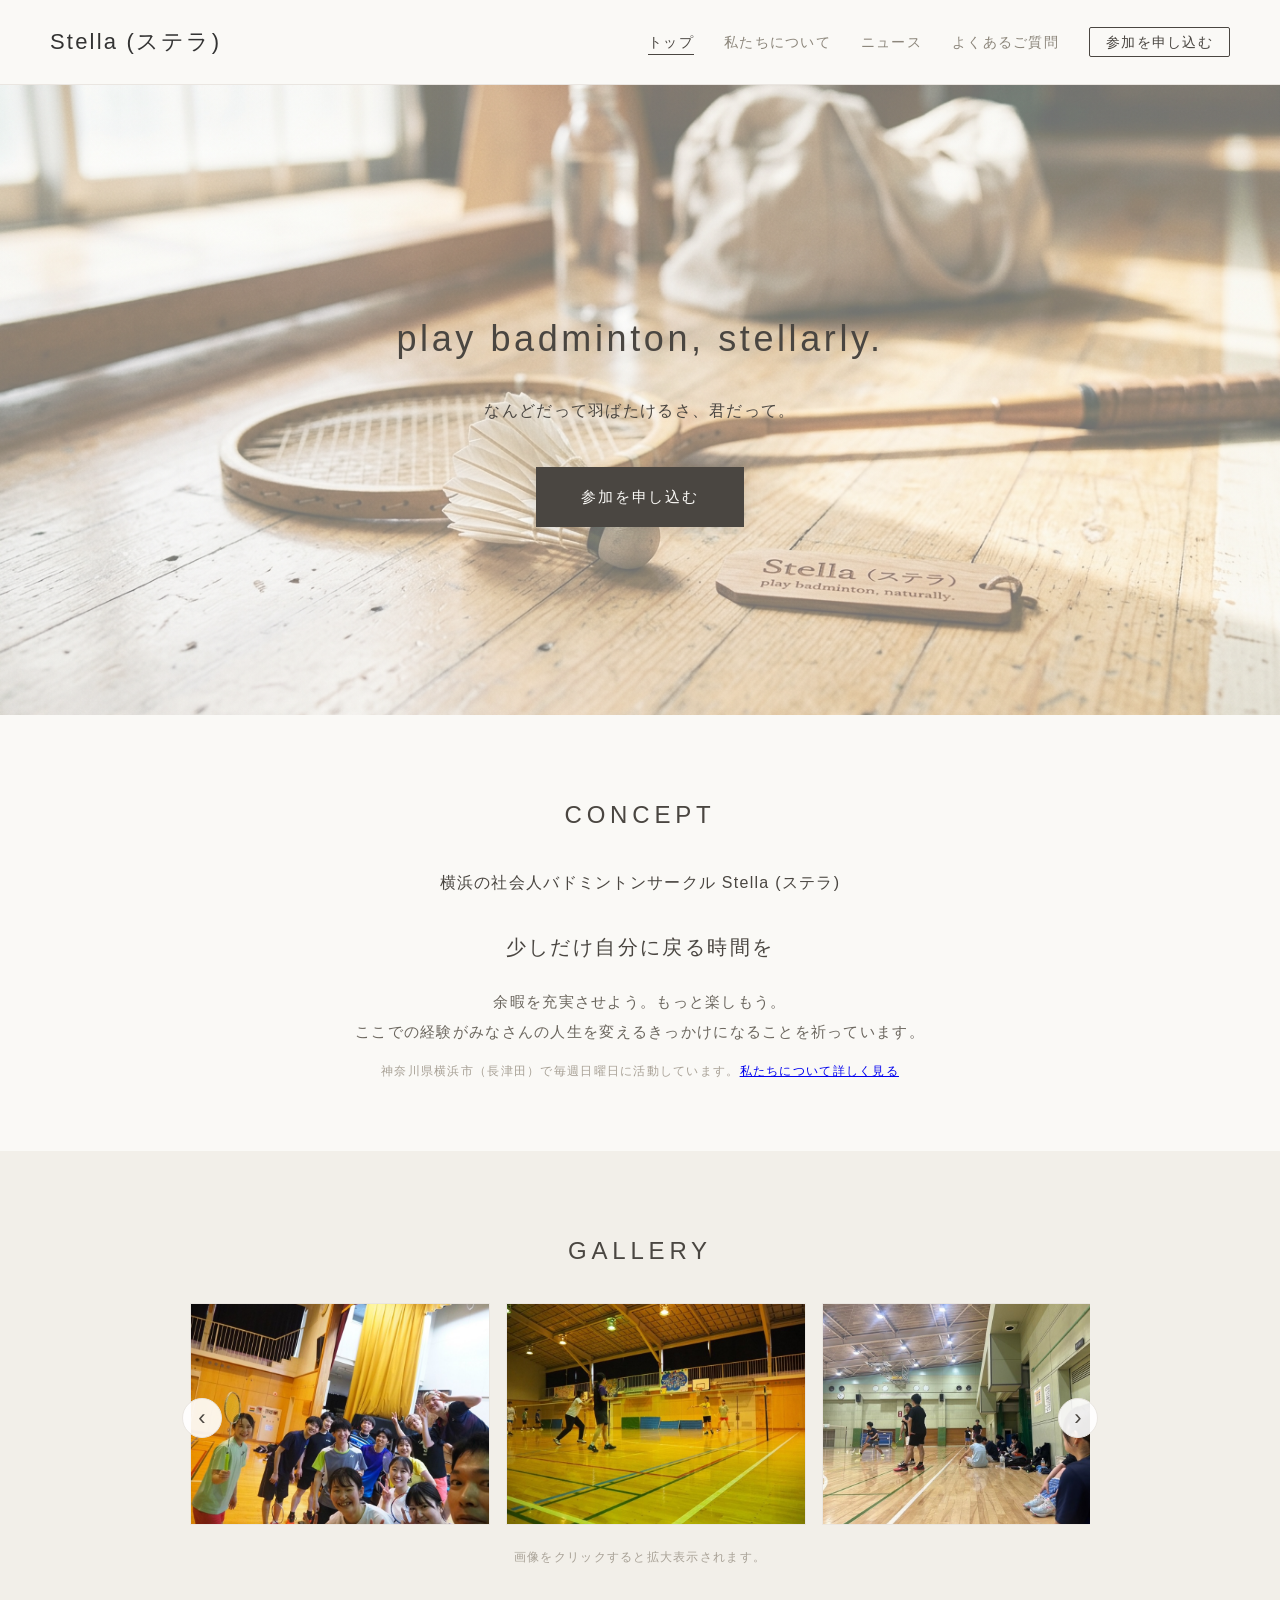
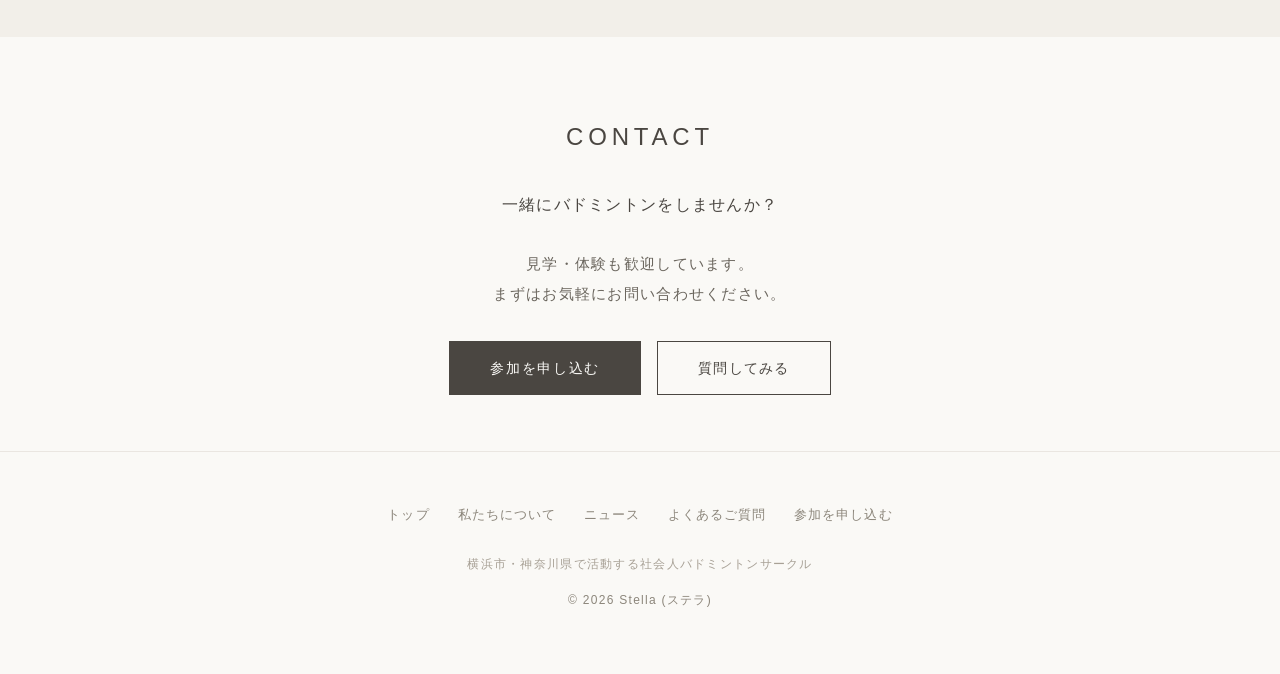
==== commit 07e9d189: "ギャラリーのAI生成画像を実際の活動写真に差し替え Co-Authored-By: Claude Opus 5.5 <noreply@anthropic.com>" ====
--- a/index.html
+++ b/index.html
@@ -77,11 +77,10 @@
         <div class="carousel">
             <button class="carousel-arrow prev" type="button" aria-label="前へ">&#8249;</button>
             <div class="carousel-track">
-                <button class="carousel-item" type="button" data-full="images/gallery-1.png"><img src="images/gallery-1.png" alt="Stella (ステラ) のギャラリー写真 1" loading="lazy"></button>
-                <button class="carousel-item" type="button" data-full="images/gallery-2.png"><img src="images/gallery-2.png" alt="Stella (ステラ) のギャラリー写真 2" loading="lazy"></button>
-                <button class="carousel-item" type="button" data-full="images/gallery-3.jpg"><img src="images/gallery-3.jpg" alt="Stella (ステラ) のギャラリー写真 3" loading="lazy"></button>
-                <button class="carousel-item" type="button" data-full="images/gallery-4.png"><img src="images/gallery-4.png" alt="Stella (ステラ) のギャラリー写真 4" loading="lazy"></button>
-                <button class="carousel-item" type="button" data-full="images/gallery-5.png"><img src="images/gallery-5.png" alt="Stella (ステラ) のギャラリー写真 5" loading="lazy"></button>
+                <button class="carousel-item" type="button" data-full="images/gallery-1.jpg"><img src="images/gallery-1.jpg" alt="Stella (ステラ) 練習後の集合写真" loading="lazy"></button>
+                <button class="carousel-item" type="button" data-full="images/gallery-2.jpg"><img src="images/gallery-2.jpg" alt="Stella (ステラ) ダブルスの練習風景" loading="lazy"></button>
+                <button class="carousel-item" type="button" data-full="images/gallery-3.jpg"><img src="images/gallery-3.jpg" alt="Stella (ステラ) 体育館での練習風景" loading="lazy"></button>
+                <button class="carousel-item" type="button" data-full="images/gallery-4.jpg"><img src="images/gallery-4.jpg" alt="Stella (ステラ) メンバーでの懇親会" loading="lazy"></button>
             </div>
             <button class="carousel-arrow next" type="button" aria-label="次へ">&#8250;</button>
         </div>
